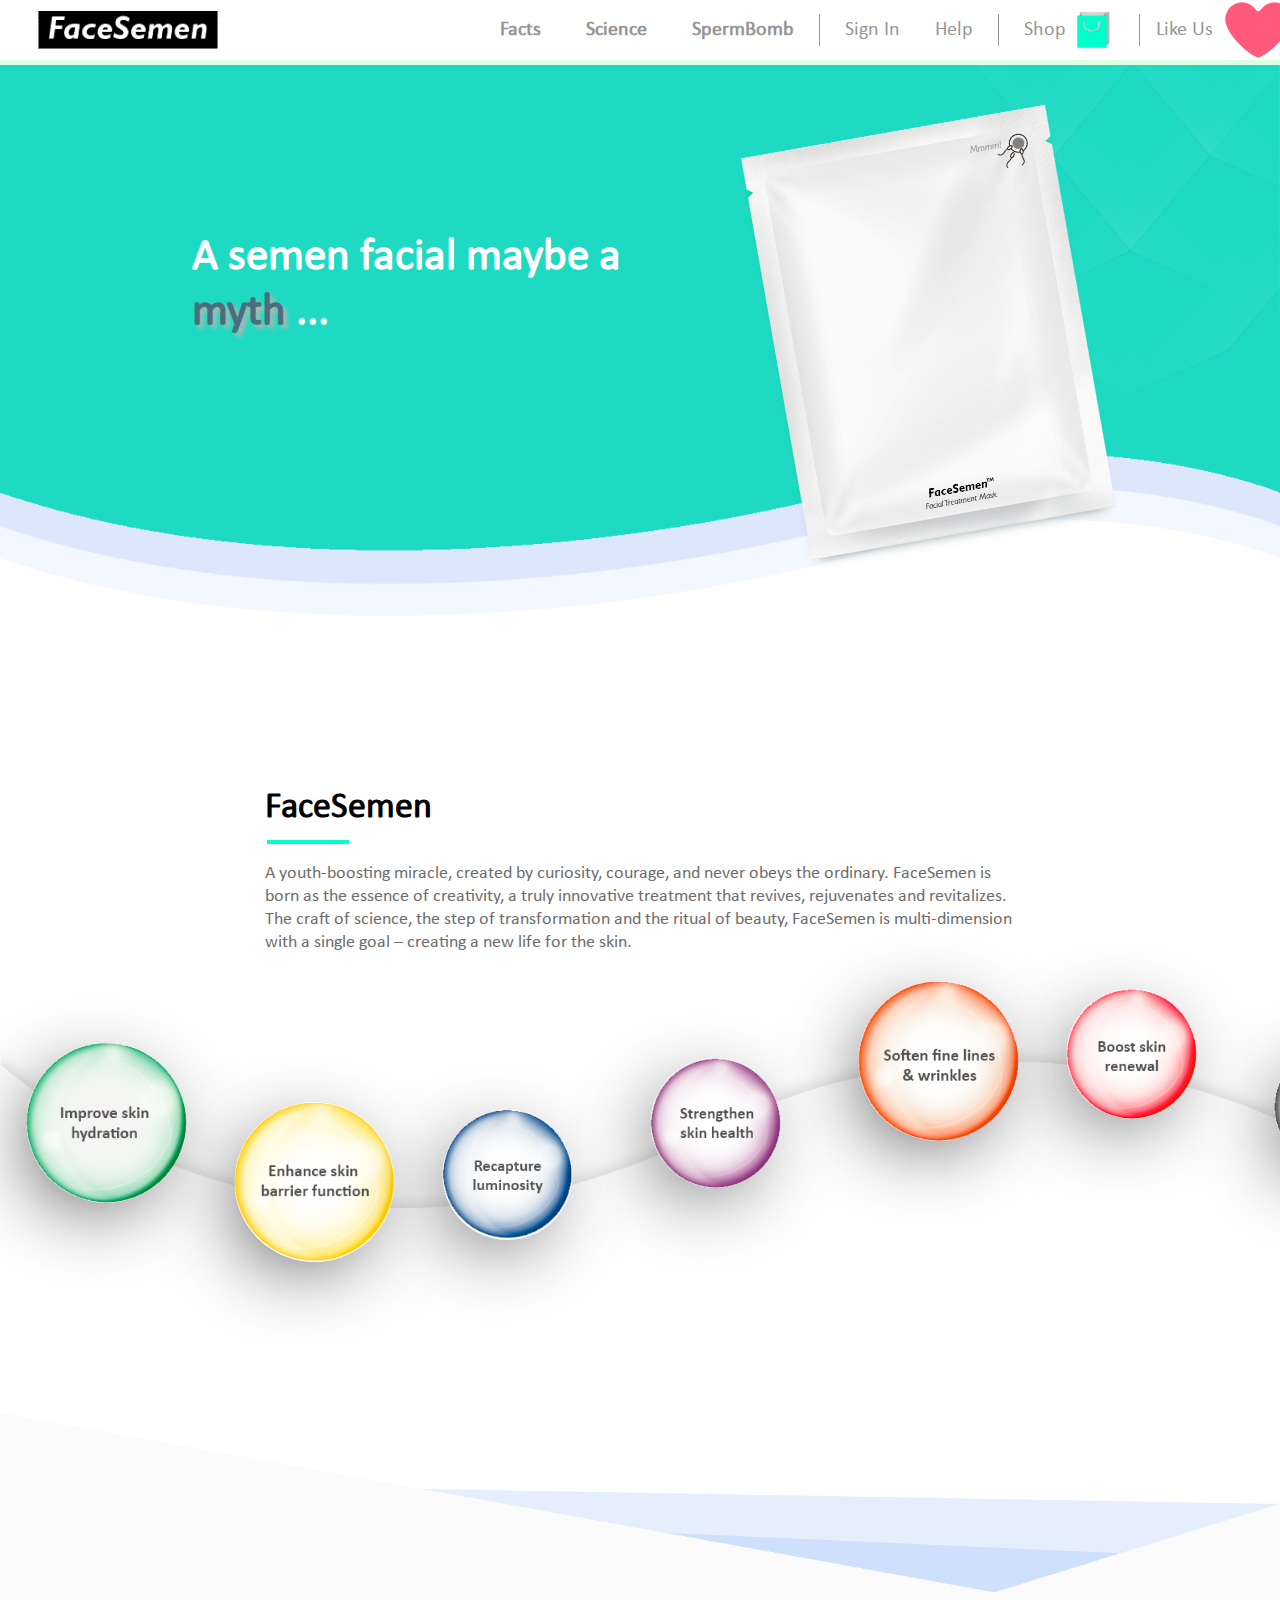
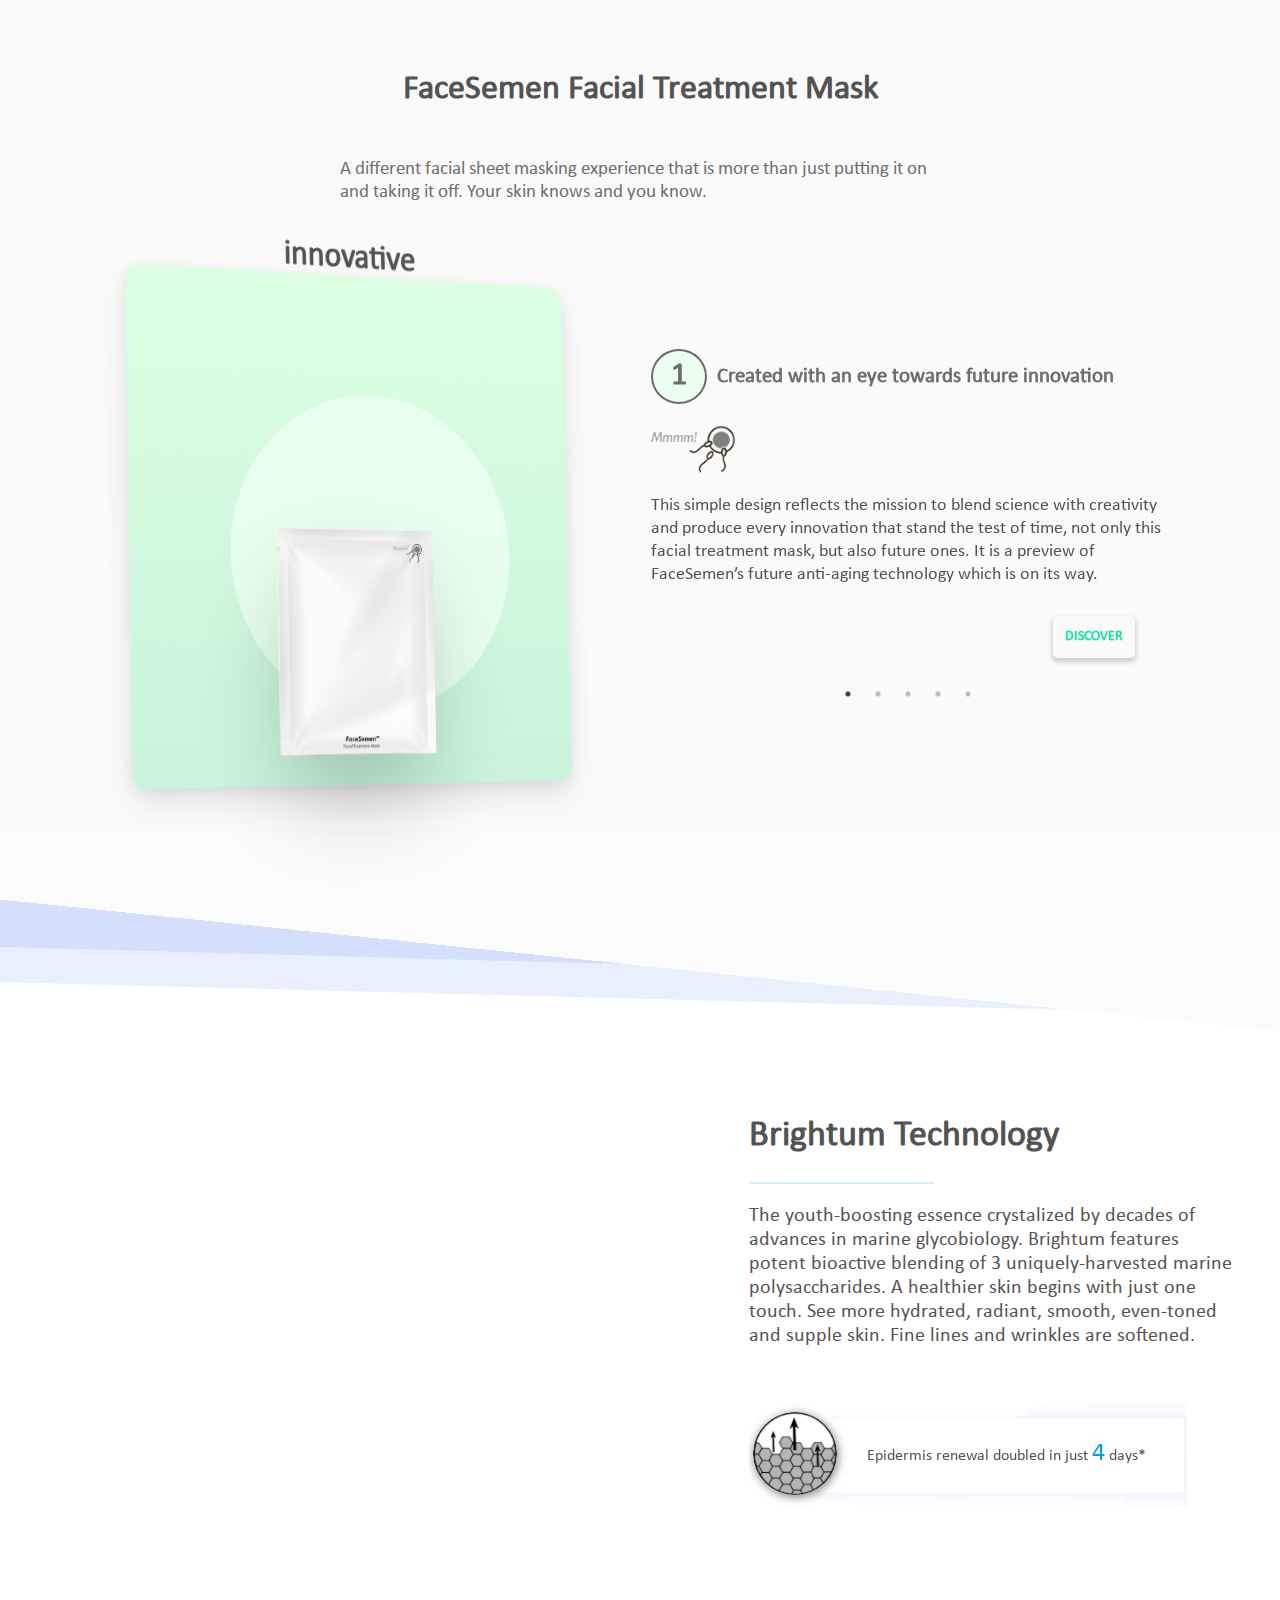
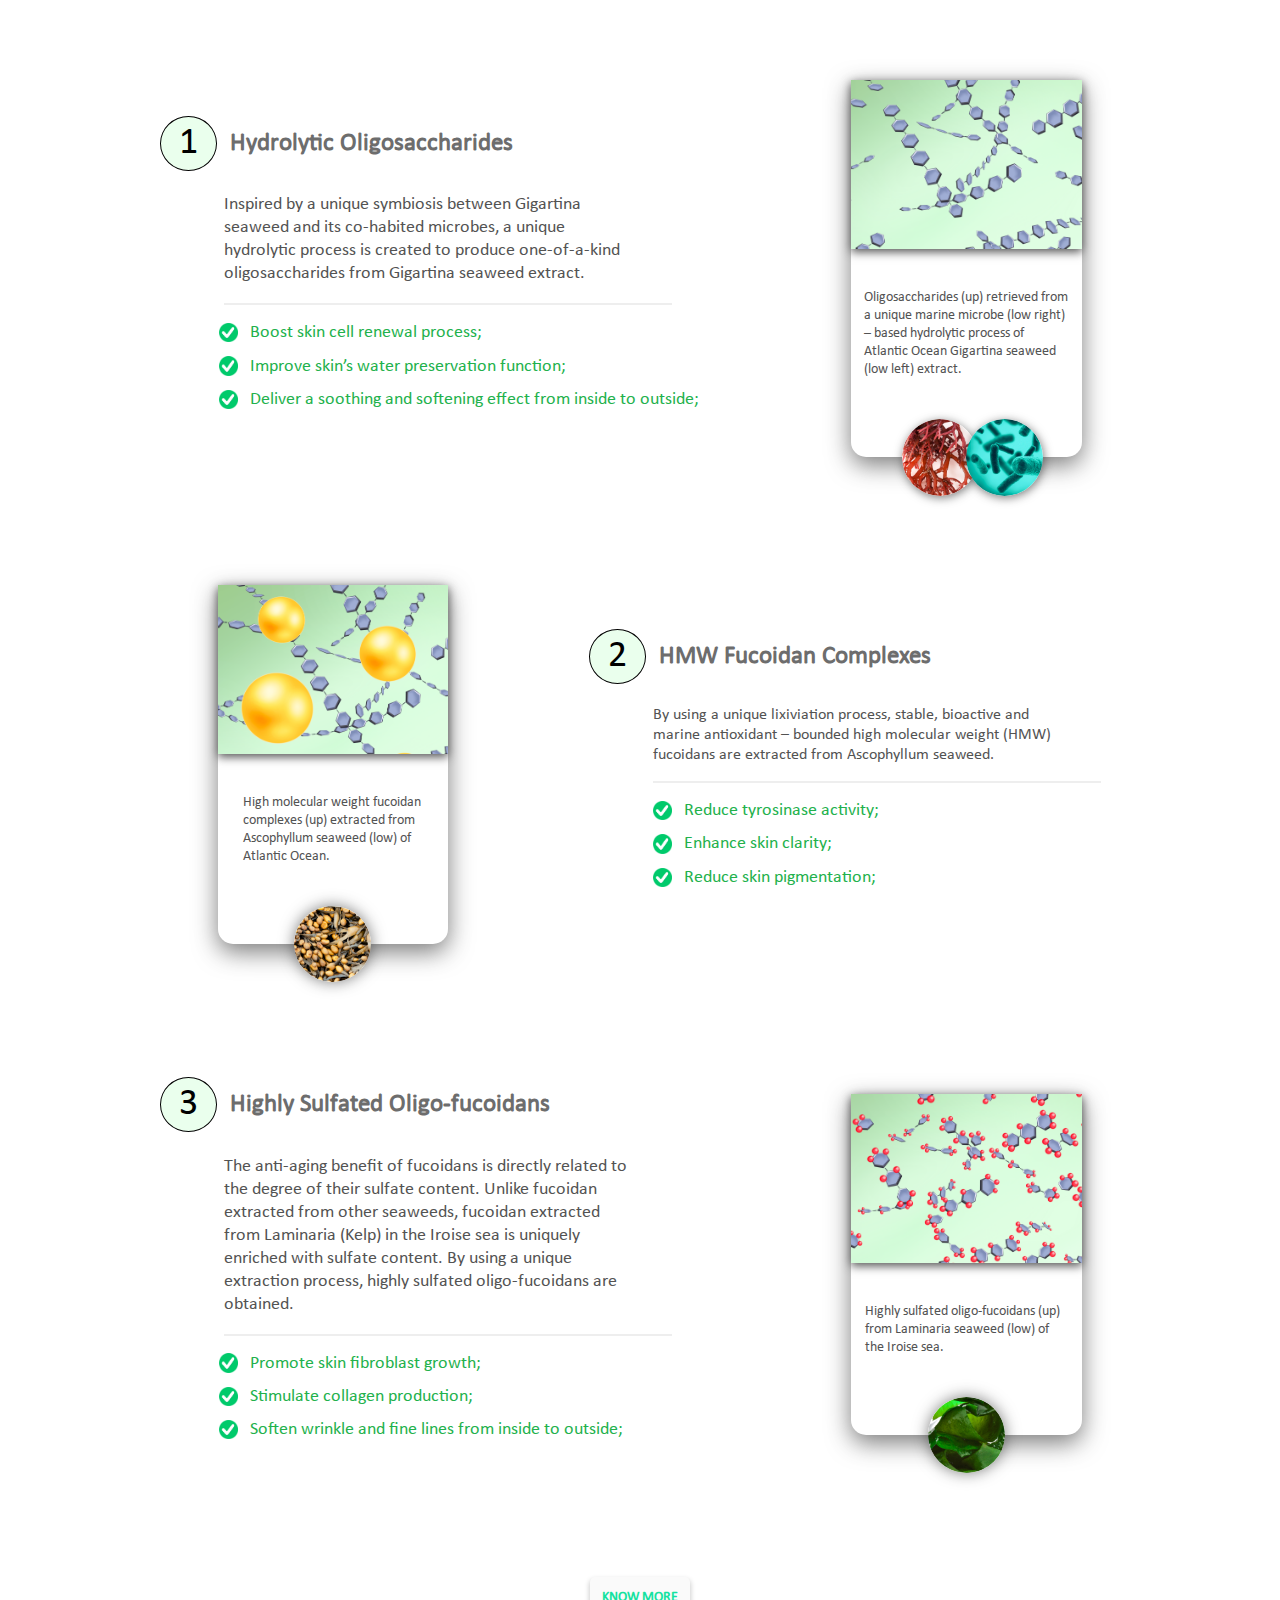
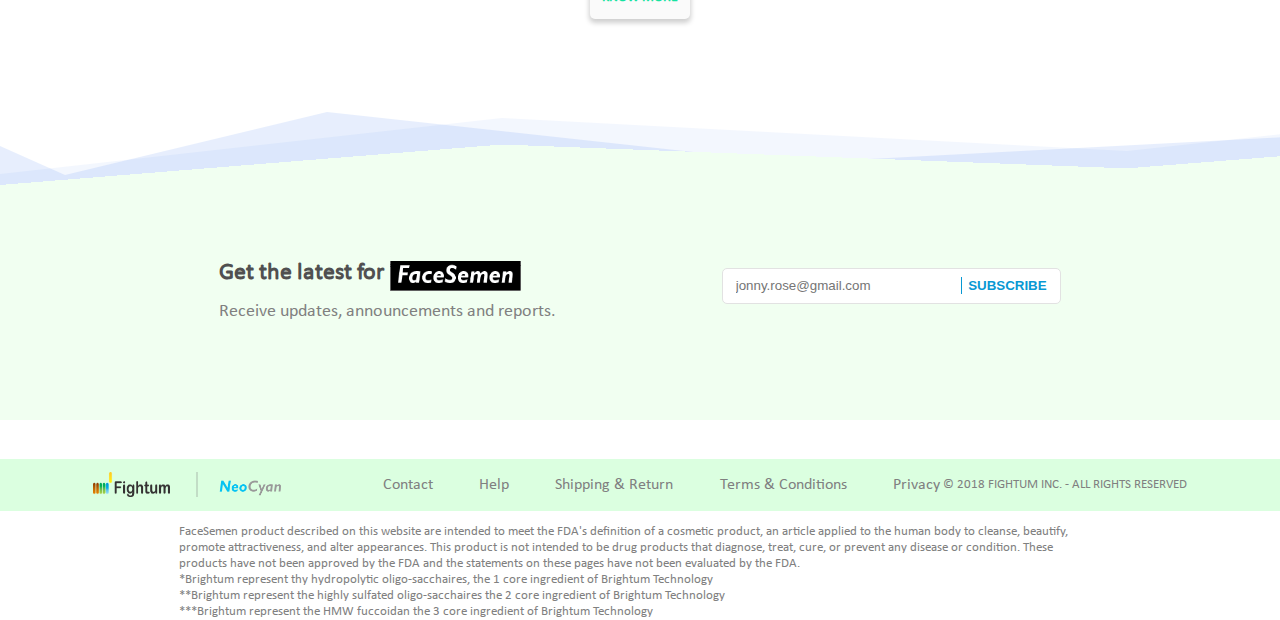
==== v1/index.html @ b8f3f693 "V1 added" ====
<html>
<head>
    <title>Face Semen</title>
    <meta charset="utf-8">
    <meta name="viewport" content="width=device-width, initial-scale=1">
    <link href="css/style.css" rel="stylesheet">
    <link rel="stylesheet" href="css/animate.css">
    <link rel="stylesheet" href="css/owl.carousel.min.css">
    <link rel="stylesheet" href="css/owl.theme.default.min.css">
    <link href="https://fonts.googleapis.com/css?family=Fjalla+One" rel="stylesheet">
    <link rel="stylesheet" href="https://use.fontawesome.com/releases/v5.3.1/css/all.css" integrity="sha384-mzrmE5qonljUremFsqc01SB46JvROS7bZs3IO2EmfFsd15uHvIt+Y8vEf7N7fWAU" crossorigin="anonymous">
    <link rel="stylesheet" type="text/css" href="slick/slick.css"/>
    <link rel="stylesheet" type="text/css" href="slick/slick-theme.css"/>
</head>
<body>
<header>
    <div class="logo"></div>
    <div class="navigation">
        <ul class="menu">
            <li><a href="#">Facts</a></li>
            <li><a href="#">Science</a></li>
            <li><a href="#">SpermBomb</a></li>
            <li class="menu-separator"></li>
            <li><a href="#">Sign In</a></li>
            <li><a href="#">Help</a></li>
            <li class="menu-separator"></li>
            <li><a href="#">Shop<span class="icon bag-icon"></span></a></li>
            <li class="menu-separator"></li>
            <li><a class="dropdown-btn">Like Us<span class="icon heart-icon"></span></a></li>
        </ul>
        <div class="dropdown-content">
            <div class="dropdown-content-share-it">
                <div>Like us? Share with your friends!</div>
                <div class="share-it-icons">
                    <a href="#" class="media-icon facebook-icon"></a>
                    <a href="#" class="media-icon twitter-icon"></a>
                    <a href="#" class="media-icon google-icon"></a>
                    <a href="#" class="media-icon pinterest-icon"></a>
                </div>
            </div>
            <div class="dropdown-content-subscribe">
                <h2>Let's keep in touch</h2>
                <p>Be the first to know about our promotions, innovations and updates.</p>
                <input type="email" placeholder="your email address" id="email">
                <button class="subscribe-btn">Subscribe</button>
            </div>
        </div>
    </div>
</header>
<div class="section-1">
    <div class="section-1-text">
        <div>
            A semen facial maybe a <br><span class="selected-words">myth</span> ...
        </div>
        <div>
            FaceSemen is definitely <br><span class="selected-words">not one</span>.
        </div>
    </div>
    <div class="facial-sheet-img"></div>
</div>
<div class="section-2">
    <div class="section-2-text">
        <h2>FaceSemen</h2>
        <div class="separator"></div>
        <p>A youth-boosting miracle, created by curiosity, courage, and never obeys the ordinary. FaceSemen is born as the essence of creativity, a truly innovative treatment that revives, rejuvenates and revitalizes. The craft of science, the step of transformation and the ritual of beauty, FaceSemen is multi-dimension with a single goal – creating a new life for the skin.</p>
    </div>
    <div class="bubbles">
        <div class="bubble bubble_1 big_bubble"></div>
        <div class="bubble bubble_2 big_bubble"></div>
        <div class="bubble bubble_3 small_bubble"></div>
        <div class="bubble bubble_4 small_bubble"></div>
        <div class="bubble bubble_5 big_bubble"></div>
        <div class="bubble bubble_6 small_bubble"></div>
        <div class="bubble bubble_7 small_bubble"></div>
        <div class="bubble bubble_8 small_bubble"></div>
    </div>
</div>
<div class="section-3">
    <h2>FaceSemen Facial Treatment Mask</h2>
    <p>A different facial sheet masking experience that is more than just putting it on and taking it off. Your skin knows and you know.</p>
    <div class="section-3-content">
        <div class="board board-bubbles-right board-bubbles-left">
            <p class="board-text"></p>
            <div class="facial-sheet-on-board-img bubbles-right bubble-left"></div>
            <div class="elements">
                <div class="layer-1">
                    <div class="circle-element circle-element-1"></div>
                </div> 
                <div class="layer-2">
                    <div class="circle-element circle-element-2"></div>
                </div>
                <div class="layer-3">
                    <div class="circle-element circle-element-3"></div>
                </div>
                <div class="layer-4">
                    <div class="circle-element circle-element-4"></div>
                </div>
                <div class="layer-5">
                    <div class="circle-element circle-element-5"></div>
                </div>
            </div>   
        </div>
        <div class="slider">
            <button class="slider-prev-btn"><i class="fas fa-angle-left"></i></button>
            <div class="slides">
                <div class="slide">
                    <div class="slide-header">
                        <span class="slide-number">1</span>
                        <div class="slide-title">Created with an eye towards future innovation</div>
                    </div>
                    <div class="slide-img slide1-img"></div>
                    <div class="slide-description">This simple design reflects the mission to blend science with creativity and produce every innovation that stand the test of time, not only this facial treatment mask, but also future ones. It is a preview of FaceSemen’s future anti-aging technology which is on its way.</div>
                    <a class="discover-btn" href="#"><i class="fas fa-book"></i> Discover</a>
                </div> 
                <div class="slide">
                    <div class="slide-header">
                        <span class="slide-number">2</span>
                        <div class="slide-title">A powerful serum that works</div>
                    </div>
                    <div class="slide-img slide2-img"></div>
                    <div class="slide-description">The FaceSemen serum is fully infused with powerful Brightum Technology. Saturated with millions of uniquely-extracted marine-derived bioactive molecules, FaceSemen is an ultimate age-defying solution. Your skin loves it, you too.</div>
                    <a class="discover-btn" href="#"><i class="fas fa-book"></i> Discover</a>
                </div>
                <div class="slide">
                    <div class="slide-header">
                        <span class="slide-number">3</span>
                        <div class="slide-title">A comfortable sheet mask that skin loves</div>
                    </div>
                    <div class="slide-img slide3-img"></div>
                    <div class="slide-description">Softer than silk and more breathable than cotton, the facial sheet is friendly to every skin type. Plus, the great affinity makes it so easy to adhere to the face. It is made by thousands of microfibers that absorb and releases more serum. It is all natural and 100% biodegradable.</div>
                </div>
                <div class="slide">
                    <div class="slide-header">
                        <span class="slide-number">4</span>
                        <div class="slide-title">With more than enough serum</div>
                    </div>
                    <div class="slide-img slide4-img"></div>
                    <div class="slide-description">Each mask is infused with more than sufficient FaceSemen. Your skin deserves a complete and nourishing bath. You may want to save excess for a booster treatment thereafter.</div>
                </div>
                <div class="slide">
                    <div class="slide-header">
                        <span class="slide-number">5</span>
                        <div class="slide-title">Fun, at occasions</div>
                    </div>
                    <div class="slide-img slide5-img"></div>
                    <div class="slide-description">Curiosity about that baby-making liquid may jump out at some point. You may now wonder what FaceSemen could be? Not only you, your surroundings too.</div>
                    <a class="discover-btn" href="#"><i class="fas fa-book"></i> Discover</a>
                </div>
            </div>
            <button class="slider-next-btn"><i class="fas fa-angle-right"></i></button>
        </div>
    </div>
</div>
<div class="section4">
    <div class="main_block">
        <div style="width: 50vw">
            <h1>Brightum Technology </h1>
            <hr>
            <p style="    font-size: 20px;
    width: 38vw;
    padding-left: 6vw;
   ">The youth-boosting essence crystalized by decades of advances in
                marine glycobiology.
                Brightum features potent bioactive blending of 3 uniquely-harvested marine polysaccharides.
                A healthier skin begins with just one touch. See more hydrated, radiant, smooth, even-toned and supple
                skin.
                Fine lines and wrinkles are softened. </p>
            <div style="margin-top: 4vw;
    height: 7vw;
    width: 45vw;
    padding-left: 6vw;" class="owl-carousel">
                <div class="info"><img src="img/secondInfo.png"><span><p>Epidermis renewal doubled in just <em>4</em> days*</p></span>
                </div>
                <div class="info"><img
                        src="img/3info.png"><span><p><em>95%</em> observed improvement of skin hydration*</p></span></span>
                </div>
                <div class="info"><img
                        src="img/firstInfo.png"><span><p><em>88%</em> observed increase of skin clarity*</p></span>
                </div>
                <div class="info"><img
                        src="img/5info.png"><span><p><em>75%</em> observed visibly softer skin*</p></span></div>
                <div class="info"><img
                        src="img/6info.png"><span><p><em>70%</em> observed improvement to deep wrinkles*</p></span>
                </div>
                <div class="info"><img
                        src="img/7info.png"><span><p><em>63%</em> observed decrease of skin pigmentation*</p></span>
                </div>
            </div>
        </div>
        <div style="width: 5vw"></div>
        <div class="videocontainer">
            <video class="video" loop autoplay>
                <source src="img/videos.mov" type='video/ogg; codecs="theora, vorbis"'>
            </video>
        </div>
    </div>
    <div class="first_block">
        <div class="content_block">
            <div class="number-block"><span>1</span>
                <h1>Hydrolytic Oligosaccharides</h1>
            </div>
            <p>Inspired by a unique symbiosis between Gigartina seaweed and its co-habited microbes,
                a unique hydrolytic process is created to
                produce one-of-a-kind oligosaccharides from Gigartina seaweed extract.</p>
            <hr>
            <ul>
                <li><img src="img/checkbox.png">Boost skin cell renewal process;</li>
                <li><img src="img/checkbox.png">Improve skin’s water preservation function;</li>
                <li><img src="img/checkbox.png">Deliver a soothing and softening effect from inside to outside;</li>
            </ul>
        </div>
        <div class="section_content">
            <div>
                <img src="img/ts.png">
                <p>Oligosaccharides (up) retrieved from a unique marine microbe (low right) – based hydrolytic process
                    of
                    Atlantic Ocean Gigartina seaweed (low left) extract. </p>
            </div>
            <div class="circle1">
                <img src="img/2.png"/>
                <img src="img/1.png"/>
            </div>
        </div>
    </div>
    <div class="second_block">
        <div class="content_block2">
            <div class="number-block"><span>2</span>
                <h1>HMW Fucoidan Complexes </h1>
            </div>
            <p>By using a unique lixiviation process, stable,
                bioactive and marine antioxidant – bounded high molecular weight (HMW)
                fucoidans are extracted from Ascophyllum seaweed. </p>
            <hr>
            <ul>
                <li><img src="img/checkbox.png">Reduce tyrosinase activity;</li>
                <li><img src="img/checkbox.png">Enhance skin clarity;</li>
                <li><img src="img/checkbox.png">Reduce skin pigmentation;</li>
            </ul>
        </div>
        <div class="section_content">
            <img src="img/sec1png2.png">
            <p style="padding-right: 1vw; padding-left: 2vw;">High molecular weight fucoidan complexes (up) extracted from Ascophyllum seaweed (low) of Atlantic Ocean.</p>
            <div class="circle">
                <img src="img/4.png">
            </div>
        </div>
    </div>
    <div class="third_block">
        <div class="content_block">
            <div class="number-block"><span>3</span>
                <h1>Highly Sulfated Oligo-fucoidans</h1>
            </div>
            <p>The anti-aging benefit of fucoidans is directly related to the degree of their sulfate content.
                Unlike fucoidan extracted from other seaweeds, fucoidan extracted from Laminaria (Kelp) in the Iroise
                sea is uniquely enriched with sulfate content.
                By using a unique extraction process, highly sulfated oligo-fucoidans are obtained. </p>
            <hr>
            <ul>
                <li><img src="img/checkbox.png">Promote skin fibroblast growth;</li>
                <li><img src="img/checkbox.png">Stimulate collagen production;</li>
                <li><img src="img/checkbox.png">Soften wrinkle and fine lines from inside to outside;</li>
            </ul>
        </div>
        <div class="section_content">
            <div>
                <img src="img/t.png">
                <p style="padding-right: 1.1vw; padding-left: 1.1vw;">Highly sulfated oligo-fucoidans (up) from Laminaria seaweed (low) of the Iroise sea. </p>
            </div>
            <div class="circle">
                <img src="img/6.png">
            </div>
        </div>
    </div>
    <div class="know-more">
        <a class="discover-btn" href="#"><i class="fas fa-book"></i> Know more</a>
    </div>
</div>
<div class="footer">
    <div class="contact-us">
        <div class="subscribe-footer">
            <div class="label">
                <div>
                    <p>Get the latest for</p>
                    <img src="img/logo.png">
                </div>
                <div>
                    <span>Receive updates, announcements and reports.</span>
                </div>
            </div>
            <div class="form">
                <input class="email" type="email" placeholder="jonny.rose@gmail.com">
                <input class="btn-footer" type="button" value="Subscribe">
            </div>
        </div>
    </div>
    <div class="figthun-section">
        <div class="footer-navigation">
            <div class="footer-logo">
                <img src="img/fightm.png">
                <img src="img/NeoCyan.png">
            </div>
            <div class="navigation_footer">
                <ul>
                    <li><a href="#">Contact</a></li>
                    <li><a href="#">Help</a></li>
                    <li><a href="#">Shipping & Return</a></li>
                    <li><a href="#">Terms & Conditions</a></li>
                    <li><a href="#">Privacy</a></li>
                </ul>
            </div>
            <div class="reserved">
                <span>&copy; 2018 Fightum Inc. -  All rights reserved  </span>
            </div>
        </div>
        <div class="description">
            <p>FaceSemen product described on this website are intended to meet the FDA's definition of a cosmetic
                product, an article applied to the human body to cleanse, beautify, promote attractiveness, and alter
                appearances.
                This product is not intended to be drug products that diagnose, treat, cure, or prevent any disease or
                condition.
                These products have not been approved by the FDA and the statements on these pages have not been
                evaluated by the FDA.
                <br>*Brightum represent thy hydropolytic oligo-sacchaires, the 1 core ingredient of Brightum Technology
                <br>**Brightum represent the highly sulfated oligo-sacchaires the 2 core ingredient of Brightum
                Technology
                <br>***Brightum represent the HMW fuccoidan the 3 core ingredient of Brightum Technology
            </p>
        </div>
    </div>
</div>
<script src="js/jquery-1.11.0.min.js"></script>
<script src="js/jquery.cycle.lite.js"></script>
<script type="text/javascript" src="slick/slick.min.js"></script>
<script src="js/owl.carousel.min.js"></script>
<script src="js/script.js"></script>
</body>
</html>
---- v1/css/style.css ----
@font-face {
    font-family: Calibri; 
    src: url('../css/fonts/Calibri.ttf');
}

body {
    height: 1000px;
    margin: 0;
    font-family: 'Calibri';
    overflow-x: hidden;
}

header {
    padding: 8px 12px 8px 10px;
    width: 100%;
    display: flex;
    justify-content: space-between;
    position: fixed;
    top: 0;
    right: 0;
    border-bottom: 5px solid #dcffe1;
    background-color: #ffffff;
    z-index: 100;
}

.menu {
    font-family: 'Calibri';
    font-size: 20px;
    text-decoration: none;
    list-style: none;
    margin: 10px -55px 10px 0;
}

.menu li {
    display: inline;
}

.menu li a {
    color: #969696;
    text-decoration: none;
    cursor: pointer;
}

.menu li:nth-child(10) {
    padding: 12px 16px;
} 

.menu li:nth-child(-n + 3) {
    padding: 12px 20px;
} 

.menu li:nth-child(5), .menu li:nth-child(6), .menu li:nth-child(8) {
    padding: 12px 15px;
} 

.menu li a:hover {
    color: #6f6f6f;
}

.menu li:nth-of-type(-n+3) a {
    font-weight: bold;
}

.menu-separator {
    border-left: 1px solid #969696;
    padding: 6px 0;
}

.menu li:nth-child(4) {
    margin: 0 10px 0 0px;
}

.menu li:nth-child(7) {
    margin: 0 10px 0 5px;
}

.menu li:nth-child(9) {
    margin: 0 0px 0 3px;
}

.logo {
    margin-top: 3px;
    margin-left: 50px;
    width: 192px;
    height: 38px;
    background-repeat: no-repeat;
    background-image: url("../img/logo.png");
    background-size: contain;
}

.icon {
    background-size: contain;
    background-repeat: no-repeat;
    background-position-y: center;
    margin-left: 10px;
}

@media screen and (max-width: 1010px) {
    .menu li a {
        padding: 12px 10px;
    }
}

.icon:hover {
    opacity: 0.55;
}

.bag-icon {
    padding: 10px 20px;
    background-image: url("../img/bag.png");
}

.heart-icon {
    padding: 20px 42px;
    background-image: url("../img/heart.png");
}

.media-icon {
    font-size: 0;
    background-size: cover;
    background-repeat: no-repeat;
    background-position-y: center;
    padding: 20px;
    margin-right: 7px;
    margin-top: 20px;
}

.media-icon:hover {
    opacity: 0.9;
}

.facebook-icon {
    background-image: url("../img/facebook_icon.png");
}

.twitter-icon {
    background-image: url("../img/twitter_icon.png");
}

.google-icon {
    background-image: url("../img/google_icon.png");
}

.pinterest-icon {
    background-image: url("../img/pinterest_icon.png");
}

.dropdown-content {
    display: none;
    margin-top: 12px;
    right: 0;
    position: absolute;
    width: 295px;
    height: 395px;
    -webkit-box-shadow: -12px 19px 82px -19px rgba(0, 0, 0, 0.75);
    -moz-box-shadow: -12px 19px 82px -19px rgba(0, 0, 0, 0.75);
    box-shadow: -12px 19px 82px -19px rgba(0, 0, 0, 0.75);
}

.dropdown-content-share-it {
    background-color: #dff0f8;
    padding: 20px 20px 30px 20px;
}

.share-it-icons {
    display: flex;
    justify-content: center;
}

.dropdown-content-subscribe {
    background-color: #ffffff;
    display: flex;
    flex-direction: column;
    align-content: center;
    padding: 30px 15px;
}

.dropdown-content-subscribe h2 {
    font-family: 'Fjalla One';
    text-transform: uppercase;
    font-size: 22px;
    text-align: center;
    margin: 0;
}

.dropdown-content-subscribe p {
    text-align: center;
}

.dropdown-content-subscribe input {
    background-color: #e9eafe;
    text-align: center;
    padding: 10px;
    border: none;
    outline: none;
    margin-top: 12px;
}

.subscribe-btn {
    background-color: #0898d3;
    font-family: 'Fjalla One';
    text-transform: uppercase;
    font-size: 20px;
    padding: 5px;
    color: #ffffff;
    border-radius: 20px;
    border: none;
    margin: 30px 45px 0 45px;
    outline: none;
}

.subscribe-btn:hover {
    opacity: 0.9;
    cursor: pointer;
}

.section-1 {
    margin-top: 40px;
    background-image: url("../img/bg_header.png");
    background-size: 100%;
    background-repeat: no-repeat;
    width: 100%;
    z-index: 2;
}

.facial-sheet-img {
    background-image: url("../img/facial_sheet.png");
    position: absolute;
    transform: rotate(-10deg);
    right: 15vw;
    top: 10vw;
    background-size: cover;
    width: 25vw;
    height: 33vw;
    animation: float 6s ease-in-out infinite;
}

@media screen and (min-width: 1600px) {
    .slider {
        margin-left: 300px;
    }

    .section-1 {
        height: 720px;
        background-position-y: bottom;
    }
}

@media screen and (max-width: 1600px) {
    .section-1 {
        background-position-y: bottom;
        height: 45vw;
    }
}

@keyframes float {
    0% {
        transform: translatey(0px) rotate(-10deg);
    }
    50% {
        transform: translatey(-20px) rotate(-10deg);
    }
    100% {
        transform: translatey(0px) rotate(-10deg);
    }
}

.section-1-text {
    position: absolute;
    font-family: 'Calibri';
    color: #ffffff;
    font-weight: bold;
    font-size: 45px;
    top: 18vw;
    left: 15vw;
    width: 500px;
}

.selected-words {
    /* color: #02ffcc; */
    color: #4d6d7c;
    text-shadow: 4px 4px 4px #B3B5B4;
}

.section-2 {
    background: url("../img/section_3_bg_top.png") left bottom no-repeat;
    background-size: contain;
    padding: 140px 0 320px 0;
    background-color: #ffffff;
    width: 100%;
    max-width: 100vw;
    display: flex;
    flex-direction: column;
    align-items: center;
    overflow: hidden;
}

.bubbles {
    background-image: url("../img/wave_line.png");
    background-size: contain;
    background-repeat: no-repeat;
    background-position-y: top;
    width: 100vw;
    height: 23.9vw;
}

.bubble {
    display: none;
    position: absolute;
    text-align: center;
    color: #505050;
    left: 0;
    top: 0;
    font-weight: bold;
    background-size: contain;
    background-repeat: no-repeat;
    border-radius: 50%;
    box-shadow: -12px 19px 82px -19px rgba(0, 0, 0, 0.75);
    z-index: 1;
}

.bubble_1 {
    background-image: url("../img/bubble_1.png");
}

.bubble_2 {
    background-image: url("../img/bubble_2.png");
}

.bubble_3 {
    background-image: url("../img/bubble_3.png");
}

.bubble_4 {
    background-image: url("../img/bubble_4.png");
}

.bubble_5 {
    background-image: url("../img/bubble_5.png");
}

.bubble_6 {
    background-image: url("../img/bubble_6.png");
}

.bubble_7 {
    background-image: url("../img/bubble_7.png");
}

.bubble_8 {
    background-image: url("../img/bubble_8.png");
}

.bubble_9 {
    background-image: url("../img/bubble_9.png");
}

.section-2-text {
    width: 750px;
    font-family: 'Calibri';
}

.section-2-text h2 {
    font-size: 36px;
    color: #000000;
    margin-bottom: 0px;
}

.section-2-text .separator {
    background-color: #02ffcc;
    width: 82px;
    height: 4px;
    margin: 10px 2px;
}

@media screen and (min-width: 1280px) {

    .big_bubble {
        width: 190px;
        height: 190px;
    }

    .small_bubble {
        width: 160px;
        height: 160px;
    }
}

@media screen and (max-width: 1280px) {
    .big_bubble {
        width: 160px;
        height: 160px;
    }

    .small_bubble {
        width: 130px;
        height: 130px;
    }
}

.section-2-text p {
    font-size: 18px;
    color: #6d6d6d;
}

.section-3 {
    padding-bottom: 50px;
    background-color: #fafafa;
    display: flex;
    flex-direction: column;
    align-items: center;

}

.section-3 > p {
    width: 600px;
    font-size: 19px;
    color: #6d6d6d;
    margin-bottom: 70px;
}

.section-3 h2 {
    margin-top: 70px;
    color: #535353;
    font-family: 'Calibri';
    font-size: 34px;
}

.section-3-content {
    display: flex;
    flex-direction: row;
    align-items: center;
}

.slider {
    display: flex;
    width: 570px;
    height: 330px;
    align-items: center;
}

.slides {
    width: 92%;
    margin: 0 5%;
}

.slide {
    outline: none;
    margin: 0 5px;
}

.slide-header {
    display: flex;
    align-items: center;
}

.slide-title {
    font-size: 21px;
    font-weight: bold;
    color: #6d6d6d;
    margin-left: 10px;
}

.slide-number {
    font-size: 32px;
    color: #6d6d6d;
    font-weight: bold;
    padding: 6px 18px;
    border-radius: 50%;
    border: 2px solid #6d6d6d;
    background-color: #eaffed;
}

.slide-description {
    font-size: 18px;
    color: #535353;
}

.slide-img {
    background-repeat: no-repeat;
    background-size: contain;
}

.slide1-img {
    background-image: url("../img/slide1_image.png");
    width: 150px;
    height: 48px;
    margin: 21px 0;
}

.slide2-img {
    background-image: url("../img/slide2_image.png");
    width: 150px;
    height: 50px;
    margin: 20px 0;
}

.slide3-img {
    background-image: url("../img/slide3_image.png");
    width: 170px;
    height: 50px;
    margin: 20px 0;
}

.slide4-img {
    background-image: url("../img/slide4_image.png");
    width: 150px;
    height: 40px;
    margin: 25px 0;
}

.slide5-img {
    background-image: url("../img/slide5_image.png");
    width: 150px;
    height: 40px;
    margin: 25px 0;
}

.discover-btn {
    font-size: 14px;
    float: right;
    margin: 30px 30px;
    padding: 12px;
    text-transform: uppercase;
    font-weight: bold;
    color: #15e2a0;
    text-decoration: none;
    background-color: #fafafa;
    border-radius: 5px;
    -webkit-box-shadow: 0px 3px 5px 1px rgba(0, 0, 0, 0.19);
    -moz-box-shadow: 0px 3px 5px 1px rgba(0, 0, 0, 0.19);
    box-shadow: 0px 3px 5px 1px rgba(0, 0, 0, 0.19);
    outline: none;
}
.slider-next-btn, .slider-prev-btn {
    font-size: 20px;
    color: #cfcfcf;
    width: 40px;
    height: 30px;
    background-color: inherit;
    border: inherit;
    outline: none;
    cursor: pointer;
}

.slider-next-btn:hover, .slider-prev-btn:hover {
    color: #6d6d6d;
}

.board {
    width: 500px;
    height: 510px;
    background-image: linear-gradient(#dbffe0, #afe4d36e);
    background-color: #dbffe0;
    border-radius: 15px;
    display: flex;
    flex-direction: column-reverse;
    align-items: center;
    transform: perspective(3600px) rotateY(29deg) rotateX(4deg) rotate(1deg);
    -webkit-box-shadow: 0 15px 35px rgba(50,50,93,.1), 0 5px 15px rgba(0,0,0,.07);
    -moz-box-shadow: 0 15px 35px rgba(50,50,93,.1), 0 5px 15px rgba(0,0,0,.07);
    box-shadow: 0 15px 35px rgba(50,50,93,.1), 0 5px 15px rgba(0,0,0,.07);
}

.board p {
    font-weight: bold;
    font-size: 36px;
    position: absolute;
    color: #535353;
    transform: translate(0, -470px);
}

.bubbles-right .particle-r {
    opacity:0;
    position: absolute;
    background-color:rgba(255, 255, 255, 0.507);
    animation: bubbles-right 3s ease-in infinite;
    border-radius: 100%;
}

.bubbles-left .particle-l {
    opacity:0;
    position: absolute;
    background-color:rgba(255, 255, 255, 0.507);
    animation: bubbles-left 3s ease-in infinite;
    border-radius: 100%;
}

.board-bubbles-left .particle-ll, .board-bubbles-left .particle-rr {
    opacity:0;
    position: absolute;
    background-color:rgba(35, 204, 255, 0.192);
    animation: bubbles-right 3s ease-in infinite;
    border-radius: 100%;
}

@keyframes bubbles-right {
    0% {
       opacity: 0;
    }
    20% {
       opacity: 1;
       transform:translate(10px, -10px);
    }
    100% {
       opacity: 0;
       transform:translate(40px, -10px);
    }
 }
 
@keyframes bubbles-left {
    0% {
       opacity: 0;
    }
    20% {
       opacity: 1;
       transform:translate(-50px, -10px);
    }
    100% {
       opacity: 0;
       transform:translate(10px, -10px);
    }
 }

.facial-sheet-on-board-img {
    background-image: url("../img/facial_sheet.png");
    background-repeat: no-repeat;
    background-position-x: -3px;
    background-size: 104%;
    width: 178px;
    height: 225px;
    z-index: 10;
    margin-bottom: 30px;
    -webkit-box-shadow: 0px 50px 99px -15px rgba(0,0,0,0.24);
    -moz-box-shadow: 0px 50px 99px -15px rgba(0,0,0,0.24);
    box-shadow: 0px 50px 99px -15px rgba(0,0,0,0.24);
}

.circle-element {
    position: relative;
    width: 60px;
    height: 60px;
    border-radius: 50%;
    background-color: #ffffff;
    background-size: 56%;
    background-position: center;
    background-repeat: no-repeat;
    border: 1px solid #c4c0ba;
    -webkit-box-shadow: 0px 3px 4px 0.2px rgba(0,0,0,0.16);
    -moz-box-shadow: 0px 3px 4px 0.2px rgba(0,0,0,0.16);
    box-shadow: 0px 3px 4px 0.2px rgba(0,0,0,0.16);
}

.layer-1 {
    position: absolute;
    display: flex;
    flex-direction: column-reverse;
    animation: 15s rotate-1 ease-in-out infinite;
    width: 40px;
    height: 380px;
    z-index: 1;
}

.layer-2 {
    position: absolute;
    display: flex;
    flex-direction: column-reverse;
    animation: 15s rotate-2 ease-in-out infinite;
    width: 40px;
    height: 380px;
    z-index: 2;
}

.layer-3 {
    position: absolute;
    display: flex;
    flex-direction: column-reverse;
    animation: 15s rotate-3 ease-in-out infinite;
    width: 40px;
    height: 380px;
    z-index: 3;
}

.layer-4 {
    position: absolute;
    display: flex;
    flex-direction: column-reverse;
    animation: 15s rotate-4 ease-in-out infinite;
    animation-fill-mode: none;
    width: 40px;
    height: 380px;
    z-index: 4;
}

.layer-5 {
    position: absolute;
    display: flex;
    flex-direction: column-reverse;
    animation: 15s rotate-5 ease-in-out infinite;
    width: 40px;
    height: 380px;
    z-index: 5;
}

.elements {
    position: absolute;
    display: flex;
    width: 320px;
    background-color: #e9fef0ea;
    height: 320px;
    transform: translate(40px, -70px);
    border-radius: 50%;
    align-items: center;
    justify-content: center;
    margin-left: -40px;
    z-index: 1;
    animation: 15s elements-animation infinite;
    background-clip: padding-box;
}

.circle-element-1 {
    background-image: url("../img/circle_img_1.png");
    animation: 15s reverse-rotate-1 ease-in-out infinite;
}

.circle-element-2 {
    background-image: url("../img/circle_img_2.png");
    animation: 15s reverse-rotate-2 ease-in-out infinite;
}

.circle-element-3 {
    background-image: url("../img/circle_img_3.png");
    animation: 15s reverse-rotate-3 ease-in-out infinite;
}

.circle-element-4 {
    background-image: url("../img/circle_img_4.png");
    animation: 15s reverse-rotate-4 ease-in-out infinite;
}

.circle-element-5 {
    background-image: url("../img/circle_img_5.png");
    animation: 15s reverse-rotate-5 ease-in-out infinite;
}

@keyframes elements-animation {
    0% {
        border: 0px solid rgba(255, 255, 255, 1);
        opacity: 0;
    }
    10% {
        opacity: 1; 
        border: 30px solid rgba(255, 255, 255, 0.0);
        transform: translate(40px, -40px);
    }
    10.5% {
        border: 0px solid rgba(255, 255, 255, 0);
        transform: translate(40px, -70px);
    }
    11% {
        border: 0px solid rgba(255, 255, 255, 1);
        transform: translate(40px, -70px);
    }
    20% {
        opacity: 1; 
        border: 30px solid rgba(255, 255, 255, 0.0);
        transform: translate(40px, -40px);
    }
    20.5% {
        border: 0px solid rgba(255, 255, 255, 0);
        transform: translate(40px, -70px);
    }
    21% {
        border: 0px solid rgba(255, 255, 255, 1);
        transform: translate(40px, -70px);
    }
    30% {
        opacity: 1; 
        border: 30px solid rgba(255, 255, 255, 0.0);
        transform: translate(40px, -40px);
    }
    30.5% {
        border: 0px solid rgba(255, 255, 255, 0);
        transform: translate(40px, -70px);
    }
    31% {
        border: 0px solid rgba(255, 255, 255, 1);
        transform: translate(40px, -70px);
    }
    40% {
        opacity: 1; 
        border: 30px solid rgba(255, 255, 255, 0.0);
        transform: translate(40px, -40px);
    }
    40.5% {
        border: 0px solid rgba(255, 255, 255, 0);
        transform: translate(40px, -70px);
    }
    41% {
        border: 0px solid rgba(255, 255, 255, 1);
        transform: translate(40px, -70px);
    }
    50% {
        opacity: 1; 
        border: 30px solid rgba(255, 255, 255, 0.0);
        transform: translate(40px, -40px);
    }
    50.5% {
        border: 0px solid rgba(255, 255, 255, 0);
        transform: translate(40px, -70px);
    }
    51% {
        border: 0px solid rgba(255, 255, 255, 1);
        transform: translate(40px, -70px);
    }
    60% {
        opacity: 1; 
        border: 30px solid rgba(255, 255, 255, 0.0);
        transform: translate(40px, -40px);
    }
    60.5% {
        border: 0px solid rgba(255, 255, 255, 0);
        transform: translate(40px, -70px);
    }
    61% {
        border: 0px solid rgba(255, 255, 255, 1);
        transform: translate(40px, -70px);
    }
    70% {
        opacity: 1; 
        border: 30px solid rgba(255, 255, 255, 0.0);
        transform: translate(40px, -40px);
    }
    70.5% {
        border: 0px solid rgba(255, 255, 255, 0);
        transform: translate(40px, -70px);
    }
    71% {
        border: 0px solid rgba(255, 255, 255, 1);
        transform: translate(40px, -70px);
    }
    80% {
        opacity: 1; 
        border: 30px solid rgba(255, 255, 255, 0.0);
        transform: translate(40px, -40px);
    }
    80.5% {
        border: 0px solid rgba(255, 255, 255, 0);
        transform: translate(40px, -70px);
    }
    81% {
        border: 0px solid rgba(255, 255, 255, 1);
        transform: translate(40px, -70px);
    }
    90% {
        border: 0px solid rgba(255, 255, 255, 0);
        transform: translate(40px, -70px);
        opacity: 1;
    }
    90.5% {
        border: 0px solid rgba(255, 255, 255, 0);
        transform: translate(40px, -70px);
    }
    91% {
        border: 0px solid rgba(255, 255, 255, 1);
        transform: translate(40px, -70px);
    }
    100% {
        border: 0px solid rgba(255, 255, 255, 0);
        transform: translate(40px, -70px);
        opacity: 0;
    }
}

@keyframes rotate-1 {
    10% {
        transform: rotate(-297deg);
    }
    60% {
        transform: rotate(-297deg);
    }
}

@keyframes rotate-2 {
    10% {
        transform: rotate(0deg);
    }
    20% {
        transform: rotate(-240deg);
    }
    60% {
        transform: rotate(-240deg);
    }
}

@keyframes rotate-3 {
    20% {
        transform: rotate(0deg);
    }
    30% {
        transform: rotate(-180deg);
    }
    60% {
        transform: rotate(-180deg);
    }
}

@keyframes rotate-4 {
    30% {
        transform: rotate(0deg);
    }
    40% {
        transform: rotate(-120deg);
    }
    60% {
        transform: rotate(-120deg);
    }
}

@keyframes rotate-5 {
    40% {
        transform: rotate(0deg);
    }
    50% {
        transform: rotate(-60deg);
    }
    60% {
        transform: rotate(-60deg);
    }
}

@keyframes reverse-rotate-1 {
    10% {
        transform: rotate(297deg);
    }
    60% {
        transform: rotate(297deg);
    }
}

@keyframes reverse-rotate-2 {
    10% {
        transform: rotate(0deg);
    }
    20% {
        transform: rotate(240deg);
    }
    60% {
        transform: rotate(240deg);
    }
}

@keyframes reverse-rotate-3 {
    20% {
        transform: rotate(0deg);
    }
    30% {
        transform: rotate(180deg);
    }
    60% {
        transform: rotate(180deg);
    }
}

@keyframes reverse-rotate-4 {
    30% {
        transform: rotate(0deg);
    }
    40% {
        transform: rotate(120deg);
    }
    60% {
        transform: rotate(120deg);
    }
}

@keyframes reverse-rotate-5 {
    40% {
        transform: rotate(0deg);
    }
    50% {
        transform: rotate(60deg);
    }
    60% {
        transform: rotate(60deg);
    }
}

.first_block {
    display: flex;
    margin-top: 10vw;
    justify-content: center;
    align-items: center;
    margin-right: 4vw;
}

.second_block {
    margin-top: 10vw;
    display: flex;
    flex-direction: row-reverse;
    justify-content: center;
    align-items: center;
    margin-right: 4vw;
    padding-left: 11vw
}

.third_block {
    align-items: center;
    margin-top: 10vw;
    display: flex;
    justify-content: center;
    margin-right: 4vw;
}

.first_block span {
    border: 1px solid;
    font-size: 38px;
    border-radius: 100% 100% 100%;
    padding-left: 18px;
    padding-right: 18px;
    padding-top: 3px;
    padding-bottom: 3px;
    background: rgb(234,255,237);
}

.second_block span {
    border: 1px solid;
    font-size: 38px;
    border-radius: 100% 100% 100%;
    padding-left: 18px;
    padding-right: 18px;
    padding-top: 3px;
    padding-bottom: 3px;
    background: rgb(234,255,237);
}

.third_block span {
    border: 1px solid;
    font-size: 38px;
    border-radius: 100% 100% 100%;
    padding-left: 18px;
    padding-right: 18px;
    padding-top: 3px;
    padding-bottom: 3px;
    background: rgb(234,255,237);

}

.main_block {
    margin-top: 5vw;
    display: flex;
    flex-direction: row-reverse;
    justify-content: space-between;
}

.main_block h1{
    color: rgb(83,83,83);
    font-size: 36px;
    padding-left: 6vw;

}

.main_block p{
    color: rgb(83,83,83);

}

.section4 li {
    display: flex;
    /* color: #609c7c; */
    /* content: "\2713\0020"; */
    align-items: center;
    color: rgb(34,177,76);
    margin-top: .8vw;
    font-size: 18px;
}

.number-block {
    display: flex;
    align-items: center;
    margin-left: 1vw;
}

.number-block h1 {
    padding-left: 1vw;
    font-size: 25px;
    color: rgb(109,109,109);
}

.content_block ul li {
    border-radius: 100% 100% 100% 100%;
    padding-left: 8px;
    padding-right: 4px;
}

.content_block ul li img{
    width: 1.5vw;
    margin-right: .9vw;
}

.content_block ul {
    padding-left: 5vw;
    list-style: none;
}

.content_block2 ul {
    padding-left: 6vw;
    list-style: none;
}

.section_content {
    color: rgb(83, 83, 83);
    display: flex;
    flex-direction: column;
    align-items: center;
    width: 18vw;
    height: auto;
    background: #ffffff;
    /* padding: 7px; */
    border-radius: 0px 0px 15px 15px;
    box-shadow: 0px 8px 25px 0px rgba(50, 50, 50, 0.64);
}

.section_content p {
    padding-top: 2vw;
    padding-bottom: 2vw;
    padding-left: 1vw;
    padding-right: 1vw;
    text-align: left;
    font-size: 1.1vw;
}

.section_content img {
    width: 18vw;
    box-shadow: 0px 3px 9px;
}

.content_block {
    width: 45vw;
    padding-right: 10vw;
}

.content_block p {
    font-size: 18px;
    padding-left: 6vw;
    padding-right: 7vw;
    color: rgb(83, 83, 83);
}

.content_block2 {
    width: 45vw;
    padding-left: 10vw;
}

.content_block2 img{
    width: 1.5vw;
    margin-right: .9vw;
}

.content_block2 p {
    padding-left: 6vw;
    padding-right: 7vw;
    color: rgb(83, 83, 83);
}


.content_block:nth-child(2) {
    width: 45vw;
}

.playpause {
    background-image: url("../img/play-button.png");
    background-repeat: no-repeat;
    width: 50%;
    height: 50%;
    position: absolute;
    left: 0%;
    right: 0%;
    top: 0%;
    bottom: 0%;
    margin: auto;
    background-size: contain;
    background-position: center;
}

.videocontainer {
    width: 50vw;
}

video {
    border-radius: 0% 100% 100% 0%;
    padding-top: 20px;
    padding-bottom: 20px;
    object-fit: cover;
    width: 37.5vw;
    height: 33vw;
}

.single-item button {
    display: none !important;
}

.info {

    outline: none;
    cursor: pointer;
    display: flex !important;
    align-items: center;
}

.info span {
    display: flex;
    align-items: center;
    background: url("../img/box.png");
    background-size: cover;
    background-repeat: no-repeat;
    padding-top: 1.7vw;
    padding-bottom: 1.7vw;
    padding-left: 4.3vw;
    margin-left: -2vw;
    /*box-shadow: 0px 2px 2px 3px rgba(50, 50, 50, 0.2);*/
    width: 25vw !important;
    height: 5vw;
    text-align: center;
    color: rgb(83,83,83);
}

.section4{
    padding-top: 15vw;
    display: flex;
    flex-direction: column;
    align-items: center;
    background: url("../img/backbottom.png")left top no-repeat;;
}

.info img {
    width: auto!important;
    height: 6.5vw!important;
    z-index: 2;
    border-radius: 100% 100% 100% 100%;
    box-shadow: 1px 1px 9px;
    margin-top: 4px;
    object-fit: cover;
    margin-bottom: 4px;
    box-shadow: 1px 2px 10px rgba(50, 50, 50, 0.63);
    margin-left: 4px;
}

hr {
    margin-left: 6vw;
    height: 2px;
    width: 35vw;
    border: none;
    background: rgba(195, 195, 195, 0.28)
}

.info span em {
    color: rgb(0,162,232);
    font-style: normal;
    font-size: 2vw;
}

.circle {
    margin-bottom: -3vw;
    display: flex;
    bottom: 0px;
    position: relative;
}

.circle1 {
    margin-bottom: -3vw;
    display: flex;
    bottom: 0px;
    position: relative;
}

.circle1 img:first-child {
    width: 6vw;
    height: 6vw;
    margin-right: -12px;
    box-shadow: 1px 2px 10px rgba(50, 50, 50, 0.63);
    border-radius: 100% 100% 100% 100%;
}

.circle1 img {
    width: 6vw;
    height: 6vw;
    margin-right: -12px;
    box-shadow: 1px 2px 10px rgba(50, 50, 50, 0.63);
    border-radius: 100% 100% 100% 100%;
}

.circle img {
    border-radius: 100% 100% 100% 100%;
    width: 6vw;
    height: 6vw;
    box-shadow: 0px 0px 15px rgba(50, 50, 50, 0.63);

}

.circle img:first-child {
    z-index: 2;
}

.info span img {
    width: 5px;
    height: 5px;
}

.main_block hr {
    width: 185px;
    margin-left: 6vw !important;
    background: rgba(8, 152, 211, 0.17);
    height: 1px !important;
    height: 2px !important;
}

.footer {
    height: auto;
}

.contact-us {
    background: url("../img/Background.png");
    height: 25vw;
    align-items: center;
    justify-content: center;
    flex-direction: column;
    display: flex;
}

.subscribe-footer {
    display: flex;
    margin-top: 4vw;
    justify-content: center;
    align-items: center;
}

.label {
    margin-top: 4vw;
    display: flex;
    flex-direction: column;
    font-size: 24px;
    font-weight: bold;
    margin-bottom: 4vw;
    margin-right: 13vw;
    color: rgb(80,80,80);
}

.label div {
    height: 2vw;
    display: flex;
    margin-top: 1vw;
    align-items: center;
}

.label img {
    padding-top: 0.5vw;
    padding-left: .5vw;
    width: 10.2vw;
    height: 2.33vw;
}

.label span {
    font-size: 18px;
    color: #808080;
    font-weight: normal;

}

.form {
    height: 1.5vw;
    display: flex;
    align-items: center;
    border-radius: 5px;
    padding: .6vw;
    background: white;
    border: 1px solid;
    border-color: #e2e2e2;
}

.btn-footer:hover {
    color: #580ad2;
}

.btn-footer {
    background: none;
    border: 1px 0px 0px 0px;
    border-left: 1px solid;
    border-right: none;
    border-top: none;
    border-bottom: none;
    text-transform: uppercase;
    font-weight: bold;
    color: #0898d3;
    cursor: pointer;
    outline: none;
}

.email {
    padding-left: 5px;
    border: none;
    outline: none;
    width: 18vw;
}

.footer-navigation {
    background-color: rgb(219,255,224);
    display: flex;
    align-items: center;
    justify-content: center;
}

.footer-navigation ul {
    display: flex;
    justify-content: space-around;
    align-items: center;
    width: 100%;

}

.footer-navigation li a:hover {
    color: #0898d3;
}

.footer-navigation li a {
    color: #808080;
    text-decoration: none;
    list-style: none;
    cursor: pointer;
    padding-right: 3vw;
}

li {
    list-style: none;
}

.footer-logo {
    display: flex;
    align-items: center;
    padding-right: 3vw;
}

.footer-logo img {
    width: 8vw;
    height: 2vw;
}

.footer-logo img:first-child {
    width: 6vw;
    height: 2vw;
    padding-right: 2vw;
    border: 2px solid;
    border-bottom: none;
    border-top: none;
    border-left: none;
    border-color: #80808045;
}

.reserved {
    color: #808080;
    font-size: 13px;
    text-transform: uppercase;
}

.description {
    margin-left: 14vw;
    margin-right: 14vw;
    margin-bottom: 4vw;
    margin-top: 1vw;
    font-size: 13px;
    color: #808080;
}
.figthun-section{
    margin-top: 3vw;
}
.know-more{
    margin-top: 7vw;
    margin-bottom: 7vw;
    height: 5vw;
}
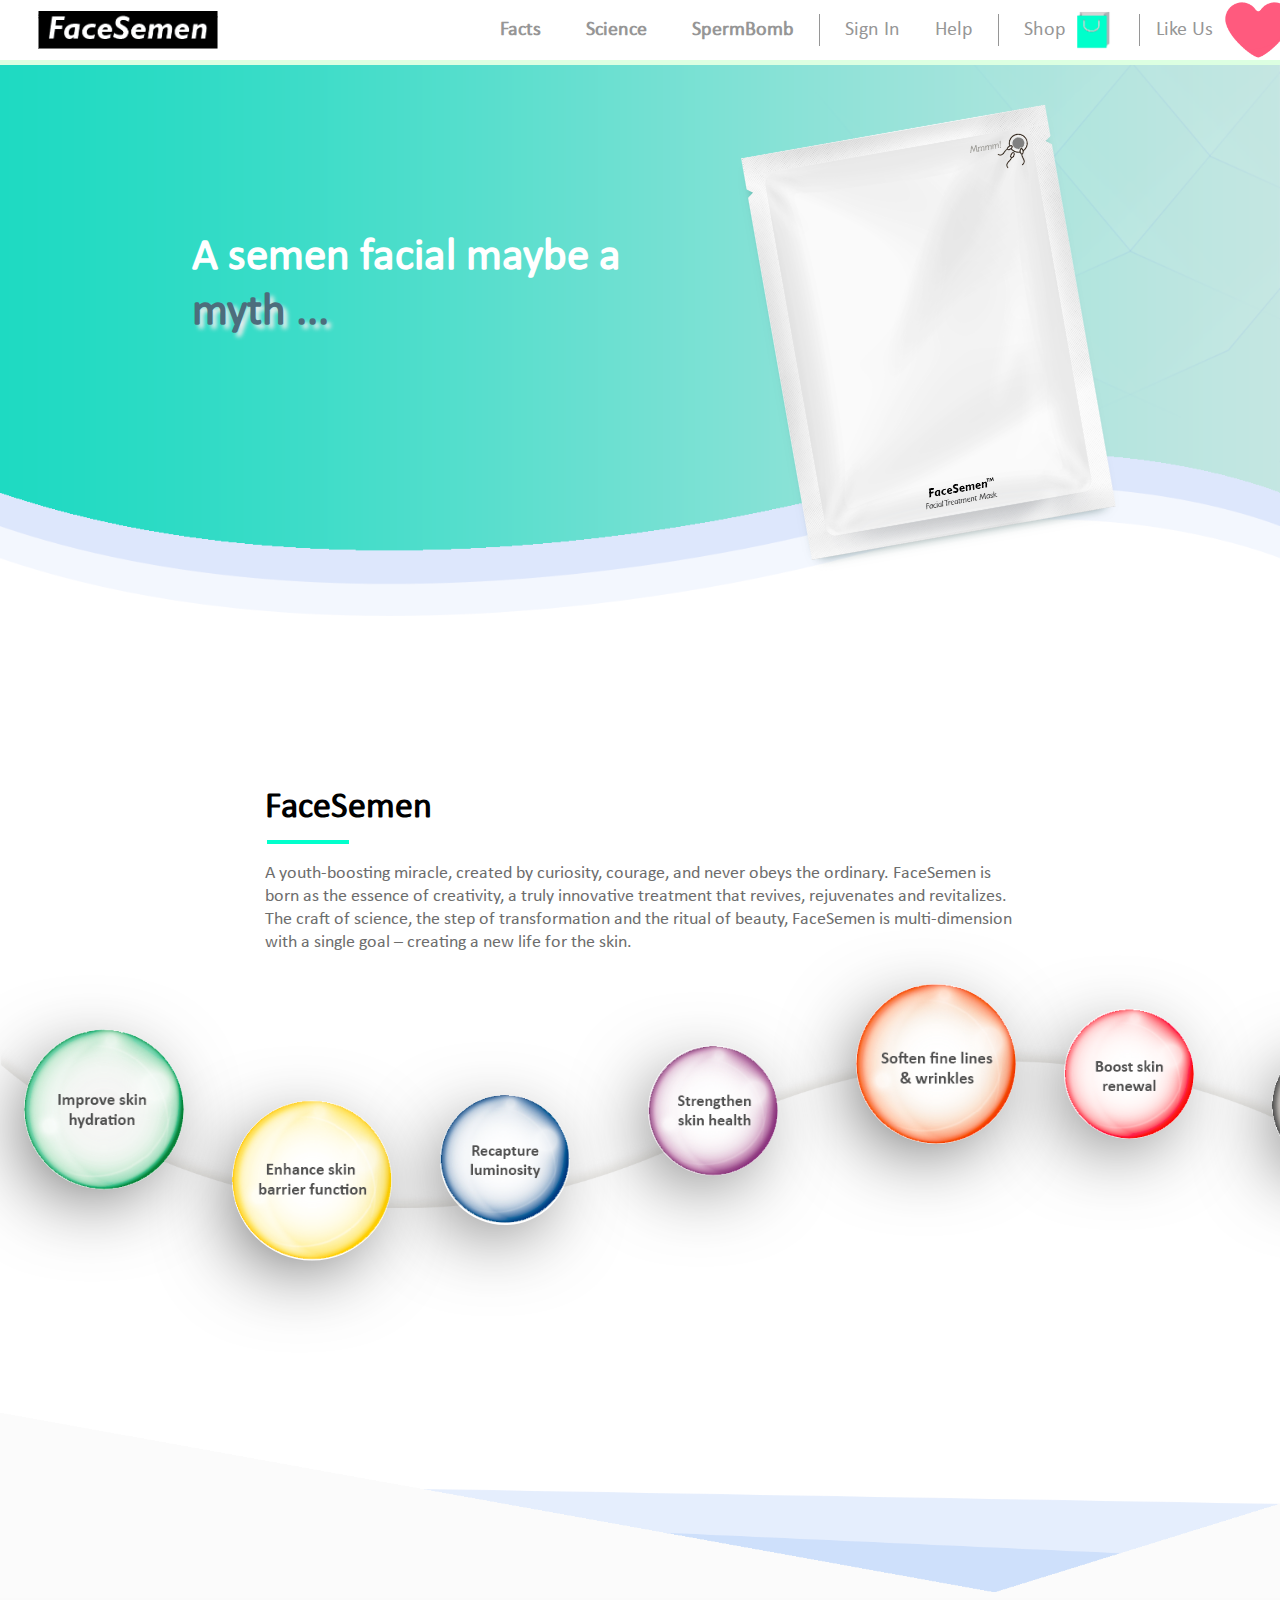
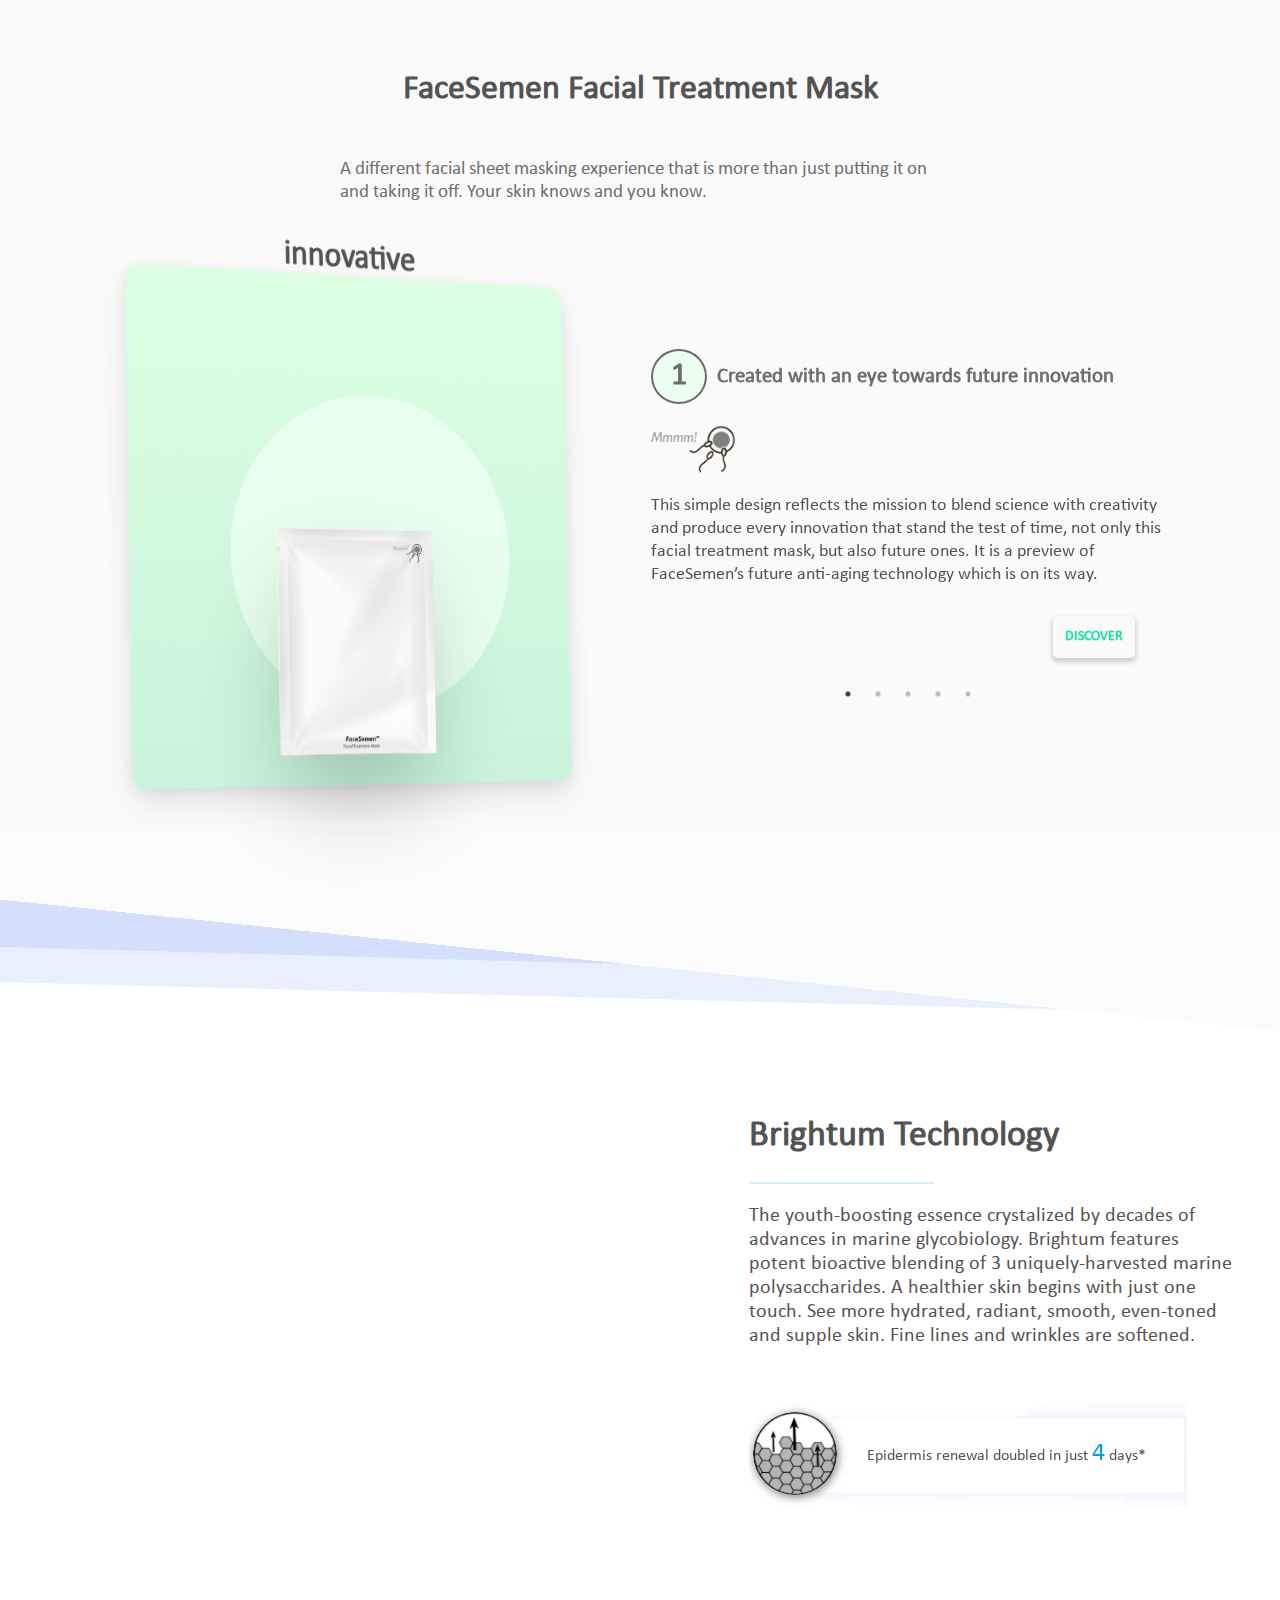
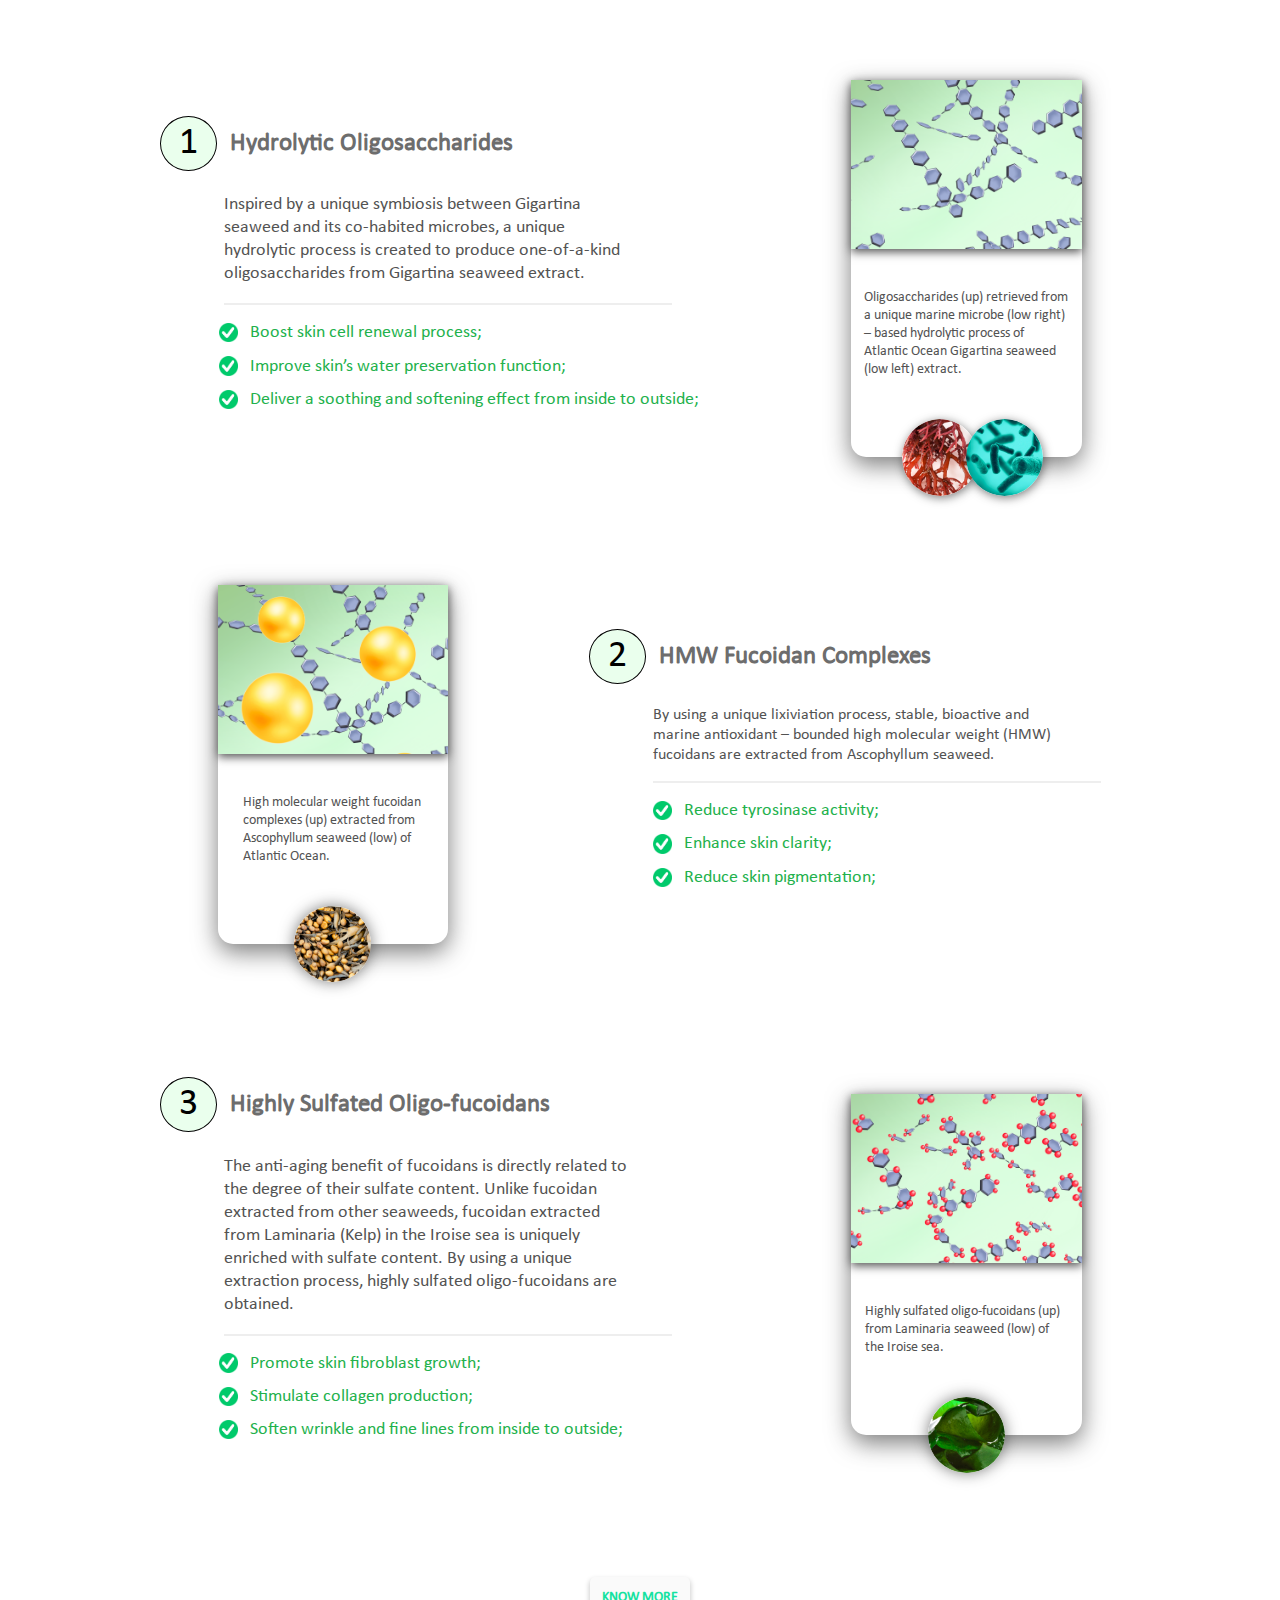
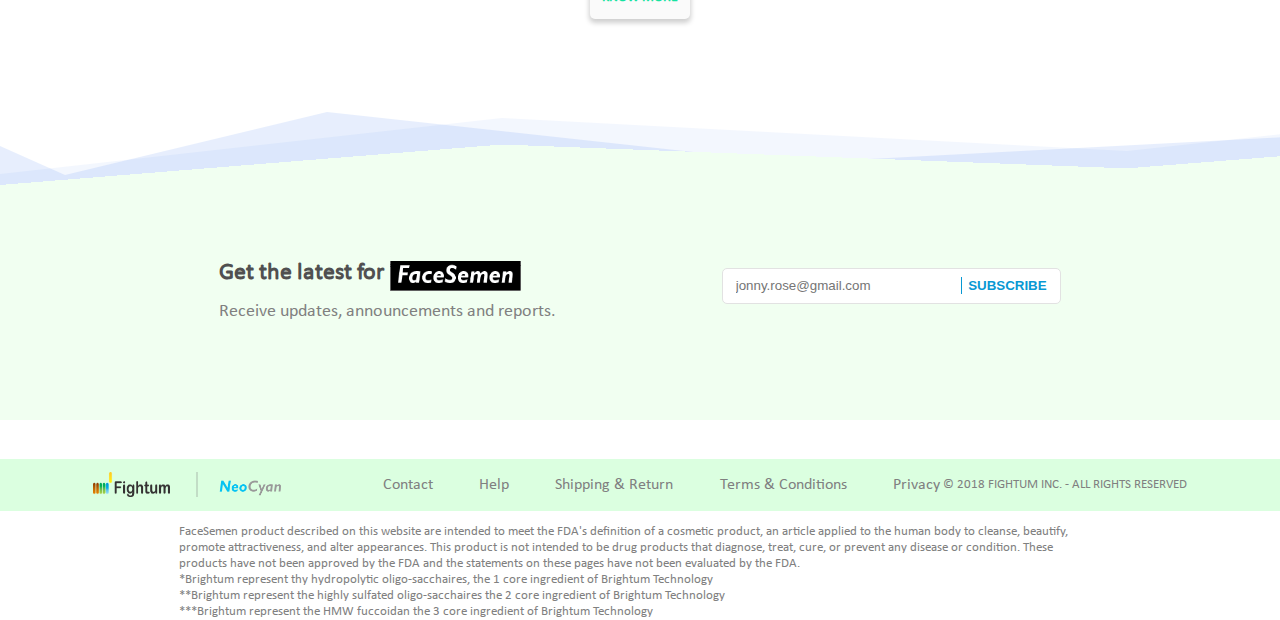
==== commit bcb016c6: "Fixed shadow in section 1" ====
--- a/v1/index.html
+++ b/v1/index.html
@@ -50,10 +50,10 @@
 <div class="section-1">
     <div class="section-1-text">
         <div>
-            A semen facial maybe a <br><span class="selected-words">myth</span> ...
+            A semen facial maybe a <br><span class="selected-words">myth ...</span>
         </div>
         <div>
-            FaceSemen is definitely <br><span class="selected-words">not one</span>.
+            FaceSemen is definitely <br><span class="selected-words">not one</span>
         </div>
     </div>
     <div class="facial-sheet-img"></div>
--- a/v1/css/style.css
+++ b/v1/css/style.css
@@ -279,7 +279,7 @@
 .selected-words {
     /* color: #02ffcc; */
     color: #4d6d7c;
-    text-shadow: 4px 4px 4px #B3B5B4;
+    text-shadow: 4px 4px 4px rgb(236, 236, 236);
 }
 
 .section-2 {
